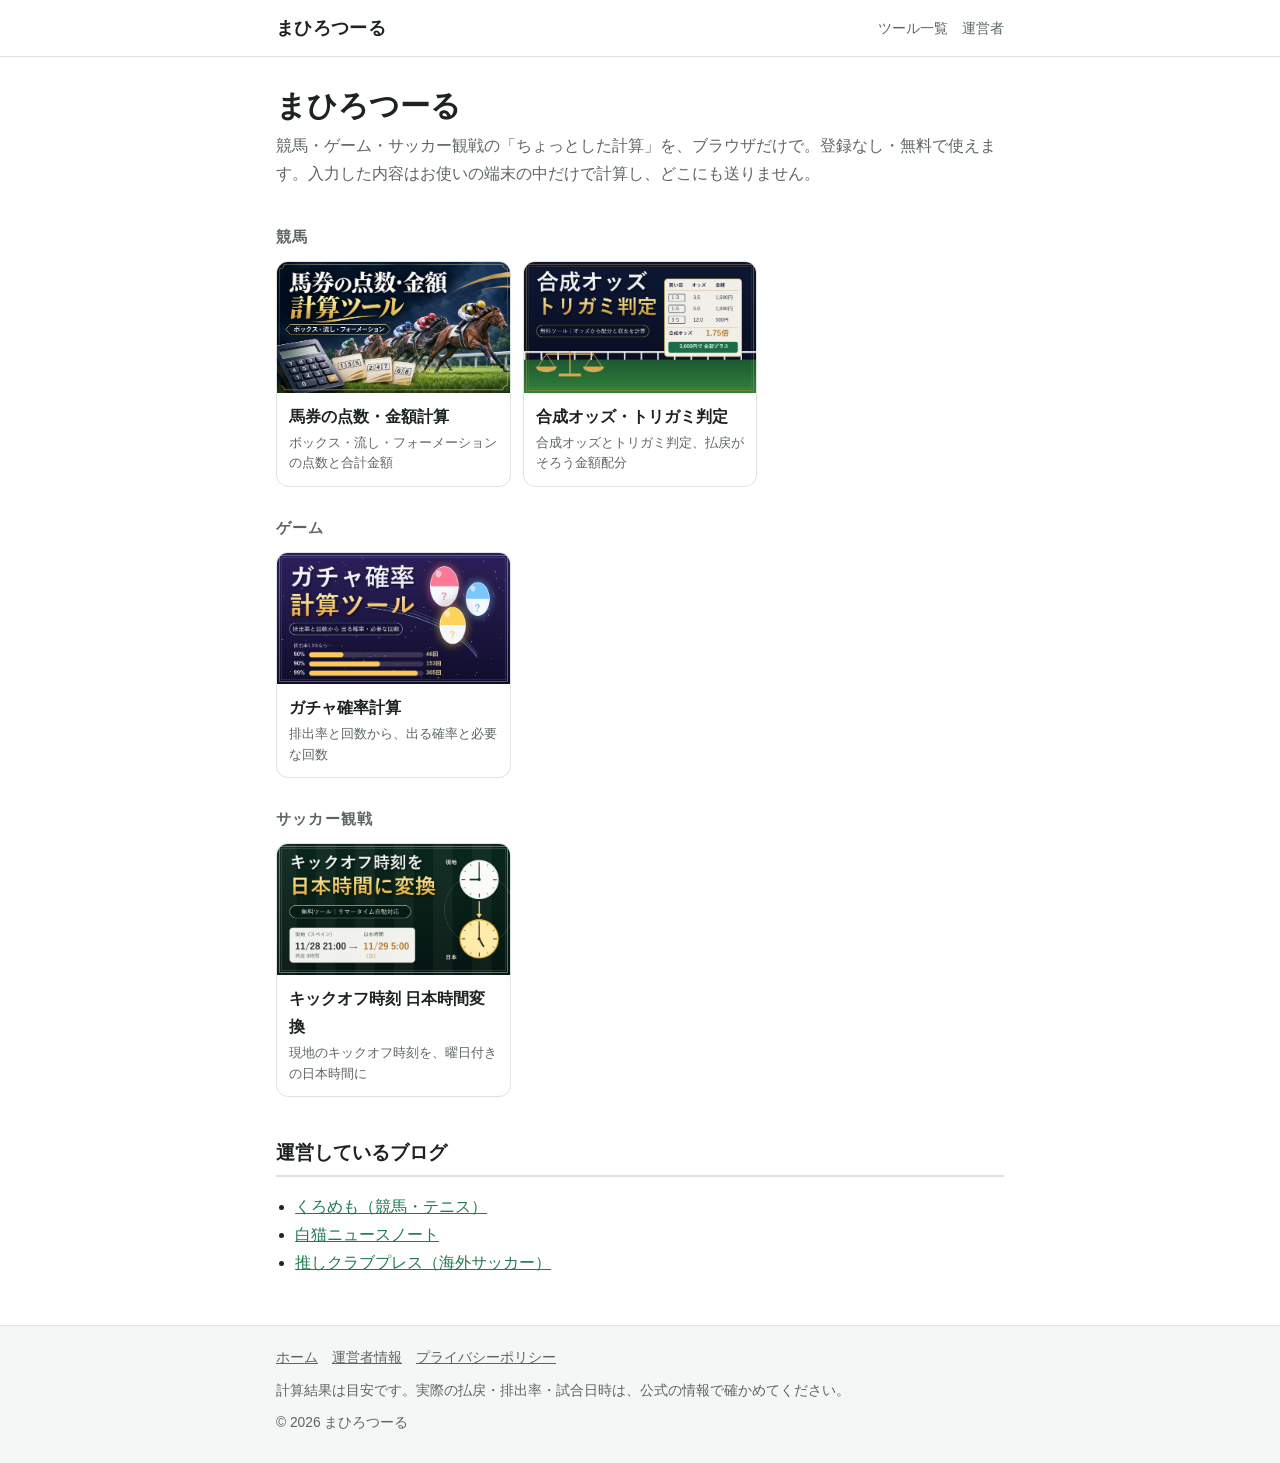
==== index.html @ 26ee293a "まひろつーる 初版（ツール4本）" ====
<!doctype html><html lang="ja"><head><meta charset="utf-8"><meta name="viewport" content="width=device-width,initial-scale=1"><title>まひろつーる</title><meta name="description" content="競馬・ゲーム・サッカー観戦の「ちょっとした計算」を、ブラウザだけで。登録なし・無料の計算ツール集です。"><link rel="canonical" href="https://mahiro13th.github.io/tools/"><meta property="og:title" content="まひろつーる"><meta property="og:description" content="競馬・ゲーム・サッカー観戦の「ちょっとした計算」を、ブラウザだけで。登録なし・無料の計算ツール集です。"><meta property="og:url" content="https://mahiro13th.github.io/tools/"><meta property="og:site_name" content="まひろつーる"><meta property="og:type" content="website"><meta name="twitter:card" content="summary_large_image"><meta property="og:image" content="https://mahiro13th.github.io/tools/img/bakken-tensu.jpg"><link rel="stylesheet" href="./style.css"><link rel="icon" href="./favicon.svg" type="image/svg+xml"><script type="application/ld+json">{"@context": "https://schema.org", "@type": "WebSite", "name": "まひろつーる", "url": "https://mahiro13th.github.io/tools/", "inLanguage": "ja"}</script></head><body><header class="site"><div class="wrap"><a class="logo" href="./">まひろつーる</a><nav><a href="./#tools">ツール一覧</a><a href="./about/">運営者</a></nav></div></header><main class="wrap"><section class="hero"><h1>まひろつーる</h1><p>競馬・ゲーム・サッカー観戦の「ちょっとした計算」を、ブラウザだけで。登録なし・無料で使えます。入力した内容はお使いの端末の中だけで計算し、どこにも送りません。</p></section><div id="tools"><section class="group"><h2>競馬</h2><div class="cards"><a class="card" href="bakken-tensu/"><img src="img/bakken-tensu.jpg" alt="" width="1200" height="675" loading="lazy"><b>馬券の点数・金額計算</b><span>ボックス・流し・フォーメーションの点数と合計金額</span></a><a class="card" href="gousei-odds/"><img src="img/gousei-odds.jpg" alt="" width="1200" height="675" loading="lazy"><b>合成オッズ・トリガミ判定</b><span>合成オッズとトリガミ判定、払戻がそろう金額配分</span></a></div></section><section class="group"><h2>ゲーム</h2><div class="cards"><a class="card" href="gacha-kakuritsu/"><img src="img/gacha-kakuritsu.jpg" alt="" width="1200" height="675" loading="lazy"><b>ガチャ確率計算</b><span>排出率と回数から、出る確率と必要な回数</span></a></div></section><section class="group"><h2>サッカー観戦</h2><div class="cards"><a class="card" href="kickoff-jst/"><img src="img/kickoff-jst.jpg" alt="" width="1200" height="675" loading="lazy"><b>キックオフ時刻 日本時間変換</b><span>現地のキックオフ時刻を、曜日付きの日本時間に</span></a></div></section></div><h2>運営しているブログ</h2><ul class="blogs"><li><a href="https://kuromemo.blog.jp/">くろめも（競馬・テニス）</a></li><li><a href="https://whitechatnoir680yen.blog.jp/">白猫ニュースノート</a></li><li><a href="https://mahiro13th.com/">推しクラブプレス（海外サッカー）</a></li></ul></main><footer class="site"><div class="wrap"><a href="./">ホーム</a><a href="./about/">運営者情報</a><a href="./privacy/">プライバシーポリシー</a><p>計算結果は目安です。実際の払戻・排出率・試合日時は、公式の情報で確かめてください。</p><p>© 2026 まひろつーる</p></div></footer></body></html>
---- style.css ----
:root{--ink:#1d2420;--sub:#5c6660;--line:#dde3df;--bg:#ffffff;--soft:#f4f7f5;--a:#1f7a4d;--a2:#165c3a;color-scheme:light}
*{box-sizing:border-box}
html{-webkit-text-size-adjust:100%}
body{margin:0;background:var(--bg);color:var(--ink);font-family:"Hiragino Sans","Hiragino Kaku Gothic ProN","Yu Gothic UI","Yu Gothic","Meiryo",sans-serif;line-height:1.75;font-size:16px}
a{color:var(--a)}
a:hover{color:var(--a2)}
.wrap{max-width:760px;margin:0 auto;padding:0 16px}
header.site{border-bottom:1px solid var(--line);background:#fff}
header.site .wrap{display:flex;align-items:center;justify-content:space-between;gap:12px;min-height:56px}
.logo{font-weight:800;font-size:1.1em;color:var(--ink);text-decoration:none;letter-spacing:.02em}
.logo span{color:var(--a)}
header nav a{font-size:.9em;color:var(--sub);text-decoration:none;margin-left:14px}
.crumb{font-size:.82em;color:var(--sub);margin:14px 0 0}
.crumb a{color:var(--sub)}
h1{font-size:1.6em;line-height:1.35;margin:.5em 0 .3em}
h2{font-size:1.2em;margin:2em 0 .6em;padding-bottom:.3em;border-bottom:2px solid var(--line)}
h3{font-size:1.02em;margin:1.4em 0 .3em}
.lead{color:var(--sub);margin:0 0 .5em}
.note{font-size:.88em;color:var(--sub);background:var(--soft);border-radius:8px;padding:10px 12px}
.more{display:block;margin:1.8em 0 0;padding:14px 16px;border:1px solid var(--line);border-radius:10px;background:var(--soft);text-decoration:none;font-weight:700}
.more small{display:block;font-weight:400;color:var(--sub);font-size:.8em}
.hero{padding:28px 0 8px}
.hero h1{font-size:1.9em;margin:0 0 .2em}
.hero p{color:var(--sub);margin:0}
.group{margin:28px 0 0}
.group h2{border:0;margin:0 0 10px;padding:0;font-size:.95em;color:var(--sub);letter-spacing:.08em}
.cards{display:grid;grid-template-columns:repeat(auto-fill,minmax(220px,1fr));gap:12px}
.card{display:block;border:1px solid var(--line);border-radius:12px;overflow:hidden;text-decoration:none;color:var(--ink);background:#fff;transition:border-color .15s,box-shadow .15s}
.card:hover{border-color:var(--a);box-shadow:0 4px 14px rgba(0,0,0,.06);color:var(--ink)}
.card img{display:block;width:100%;height:auto;aspect-ratio:16/9;object-fit:cover;background:var(--soft)}
.card b{display:block;padding:10px 12px 0;font-size:1em}
.card span{display:block;padding:2px 12px 12px;font-size:.84em;color:var(--sub);line-height:1.55}
.related{margin:2.4em 0 0}
.related ul,.blogs{padding-left:1.2em}
footer.site{margin:48px 0 0;border-top:1px solid var(--line);background:var(--soft);font-size:.86em;color:var(--sub)}
footer.site .wrap{padding:20px 16px 28px}
footer.site a{color:var(--sub);margin-right:14px}
footer.site p{margin:.6em 0 0}
@media (max-width:520px){h1{font-size:1.35em}.hero h1{font-size:1.5em}header nav a{margin-left:10px}}
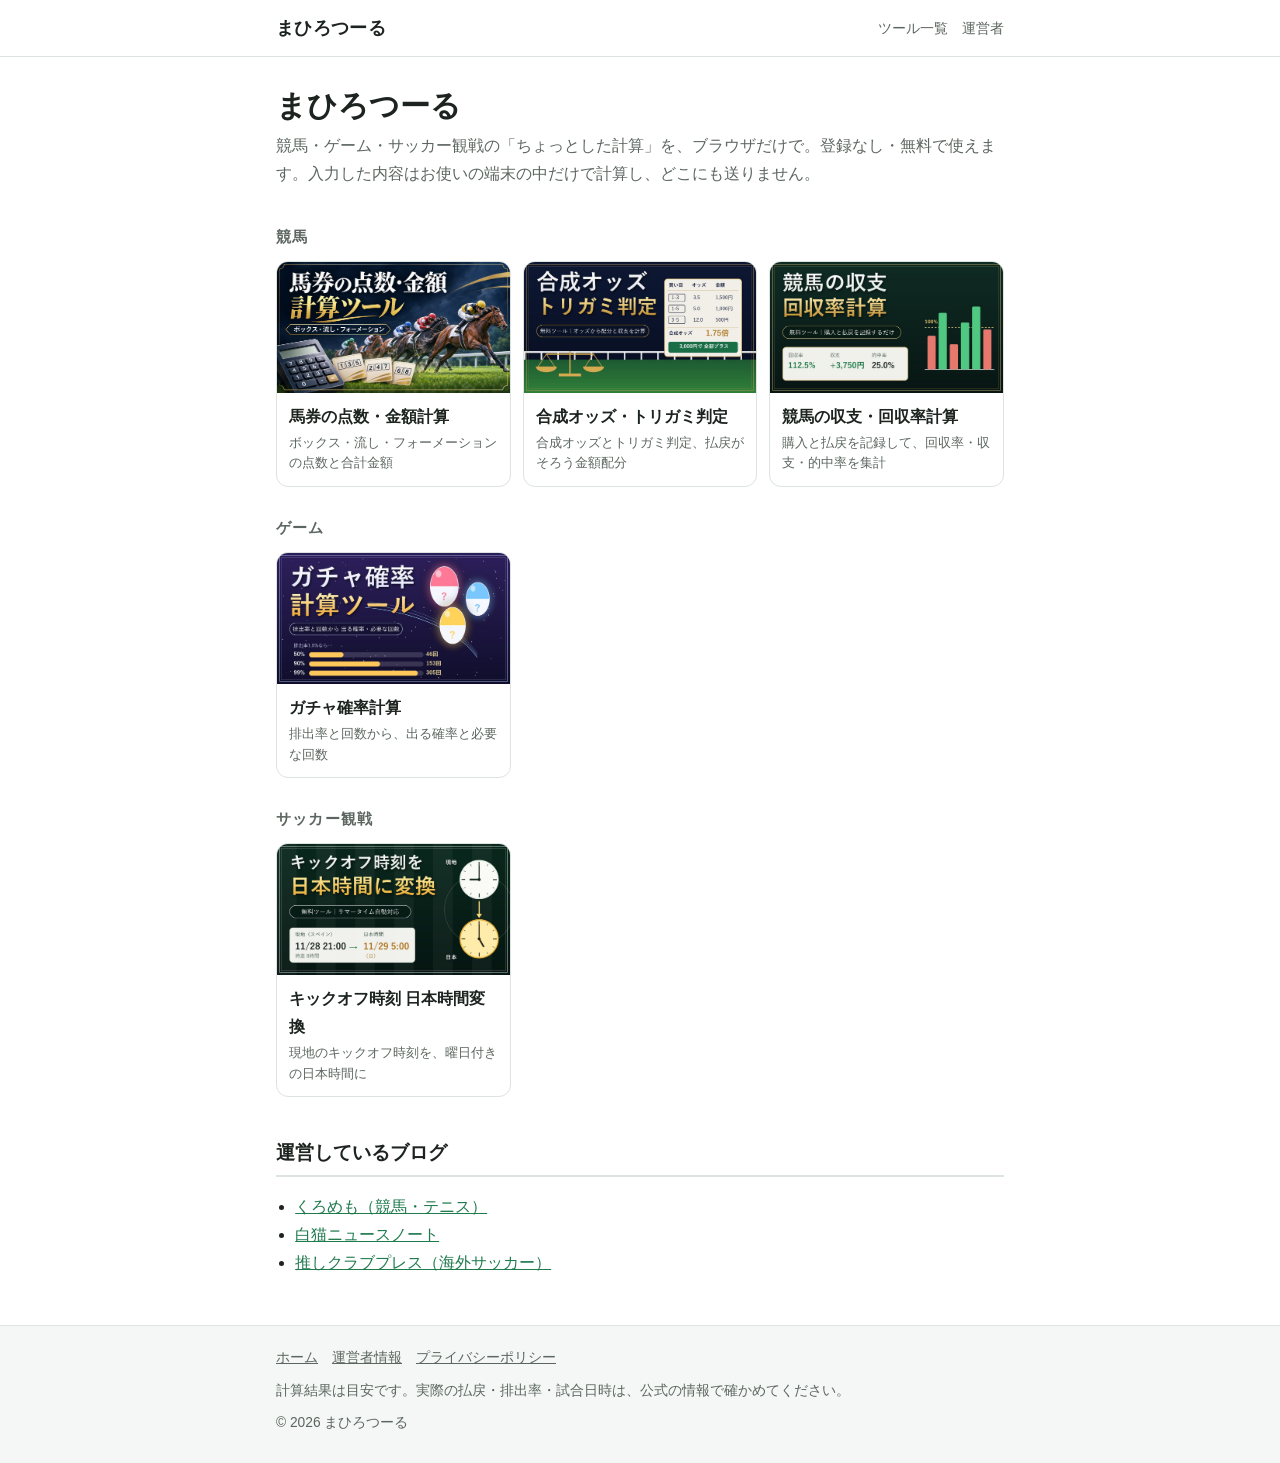
==== commit b29b2f18: "競馬の収支・回収率計算ツールを追加" ====
--- a/index.html
+++ b/index.html
@@ -1 +1 @@
-<!doctype html><html lang="ja"><head><meta charset="utf-8"><meta name="viewport" content="width=device-width,initial-scale=1"><title>まひろつーる</title><meta name="description" content="競馬・ゲーム・サッカー観戦の「ちょっとした計算」を、ブラウザだけで。登録なし・無料の計算ツール集です。"><link rel="canonical" href="https://mahiro13th.github.io/tools/"><meta property="og:title" content="まひろつーる"><meta property="og:description" content="競馬・ゲーム・サッカー観戦の「ちょっとした計算」を、ブラウザだけで。登録なし・無料の計算ツール集です。"><meta property="og:url" content="https://mahiro13th.github.io/tools/"><meta property="og:site_name" content="まひろつーる"><meta property="og:type" content="website"><meta name="twitter:card" content="summary_large_image"><meta property="og:image" content="https://mahiro13th.github.io/tools/img/bakken-tensu.jpg"><link rel="stylesheet" href="./style.css"><link rel="icon" href="./favicon.svg" type="image/svg+xml"><script type="application/ld+json">{"@context": "https://schema.org", "@type": "WebSite", "name": "まひろつーる", "url": "https://mahiro13th.github.io/tools/", "inLanguage": "ja"}</script></head><body><header class="site"><div class="wrap"><a class="logo" href="./">まひろつーる</a><nav><a href="./#tools">ツール一覧</a><a href="./about/">運営者</a></nav></div></header><main class="wrap"><section class="hero"><h1>まひろつーる</h1><p>競馬・ゲーム・サッカー観戦の「ちょっとした計算」を、ブラウザだけで。登録なし・無料で使えます。入力した内容はお使いの端末の中だけで計算し、どこにも送りません。</p></section><div id="tools"><section class="group"><h2>競馬</h2><div class="cards"><a class="card" href="bakken-tensu/"><img src="img/bakken-tensu.jpg" alt="" width="1200" height="675" loading="lazy"><b>馬券の点数・金額計算</b><span>ボックス・流し・フォーメーションの点数と合計金額</span></a><a class="card" href="gousei-odds/"><img src="img/gousei-odds.jpg" alt="" width="1200" height="675" loading="lazy"><b>合成オッズ・トリガミ判定</b><span>合成オッズとトリガミ判定、払戻がそろう金額配分</span></a></div></section><section class="group"><h2>ゲーム</h2><div class="cards"><a class="card" href="gacha-kakuritsu/"><img src="img/gacha-kakuritsu.jpg" alt="" width="1200" height="675" loading="lazy"><b>ガチャ確率計算</b><span>排出率と回数から、出る確率と必要な回数</span></a></div></section><section class="group"><h2>サッカー観戦</h2><div class="cards"><a class="card" href="kickoff-jst/"><img src="img/kickoff-jst.jpg" alt="" width="1200" height="675" loading="lazy"><b>キックオフ時刻 日本時間変換</b><span>現地のキックオフ時刻を、曜日付きの日本時間に</span></a></div></section></div><h2>運営しているブログ</h2><ul class="blogs"><li><a href="https://kuromemo.blog.jp/">くろめも（競馬・テニス）</a></li><li><a href="https://whitechatnoir680yen.blog.jp/">白猫ニュースノート</a></li><li><a href="https://mahiro13th.com/">推しクラブプレス（海外サッカー）</a></li></ul></main><footer class="site"><div class="wrap"><a href="./">ホーム</a><a href="./about/">運営者情報</a><a href="./privacy/">プライバシーポリシー</a><p>計算結果は目安です。実際の払戻・排出率・試合日時は、公式の情報で確かめてください。</p><p>© 2026 まひろつーる</p></div></footer></body></html>+<!doctype html><html lang="ja"><head><meta charset="utf-8"><meta name="viewport" content="width=device-width,initial-scale=1"><title>まひろつーる</title><meta name="description" content="競馬・ゲーム・サッカー観戦の「ちょっとした計算」を、ブラウザだけで。登録なし・無料の計算ツール集です。"><link rel="canonical" href="https://mahiro13th.github.io/tools/"><meta property="og:title" content="まひろつーる"><meta property="og:description" content="競馬・ゲーム・サッカー観戦の「ちょっとした計算」を、ブラウザだけで。登録なし・無料の計算ツール集です。"><meta property="og:url" content="https://mahiro13th.github.io/tools/"><meta property="og:site_name" content="まひろつーる"><meta property="og:type" content="website"><meta name="twitter:card" content="summary_large_image"><meta property="og:image" content="https://mahiro13th.github.io/tools/img/bakken-tensu.jpg"><link rel="stylesheet" href="./style.css"><link rel="icon" href="./favicon.svg" type="image/svg+xml"><script type="application/ld+json">{"@context": "https://schema.org", "@type": "WebSite", "name": "まひろつーる", "url": "https://mahiro13th.github.io/tools/", "inLanguage": "ja"}</script></head><body><header class="site"><div class="wrap"><a class="logo" href="./">まひろつーる</a><nav><a href="./#tools">ツール一覧</a><a href="./about/">運営者</a></nav></div></header><main class="wrap"><section class="hero"><h1>まひろつーる</h1><p>競馬・ゲーム・サッカー観戦の「ちょっとした計算」を、ブラウザだけで。登録なし・無料で使えます。入力した内容はお使いの端末の中だけで計算し、どこにも送りません。</p></section><div id="tools"><section class="group"><h2>競馬</h2><div class="cards"><a class="card" href="bakken-tensu/"><img src="img/bakken-tensu.jpg" alt="" width="1200" height="675" loading="lazy"><b>馬券の点数・金額計算</b><span>ボックス・流し・フォーメーションの点数と合計金額</span></a><a class="card" href="gousei-odds/"><img src="img/gousei-odds.jpg" alt="" width="1200" height="675" loading="lazy"><b>合成オッズ・トリガミ判定</b><span>合成オッズとトリガミ判定、払戻がそろう金額配分</span></a><a class="card" href="keiba-shushi/"><img src="img/keiba-shushi.jpg" alt="" width="1200" height="675" loading="lazy"><b>競馬の収支・回収率計算</b><span>購入と払戻を記録して、回収率・収支・的中率を集計</span></a></div></section><section class="group"><h2>ゲーム</h2><div class="cards"><a class="card" href="gacha-kakuritsu/"><img src="img/gacha-kakuritsu.jpg" alt="" width="1200" height="675" loading="lazy"><b>ガチャ確率計算</b><span>排出率と回数から、出る確率と必要な回数</span></a></div></section><section class="group"><h2>サッカー観戦</h2><div class="cards"><a class="card" href="kickoff-jst/"><img src="img/kickoff-jst.jpg" alt="" width="1200" height="675" loading="lazy"><b>キックオフ時刻 日本時間変換</b><span>現地のキックオフ時刻を、曜日付きの日本時間に</span></a></div></section></div><h2>運営しているブログ</h2><ul class="blogs"><li><a href="https://kuromemo.blog.jp/">くろめも（競馬・テニス）</a></li><li><a href="https://whitechatnoir680yen.blog.jp/">白猫ニュースノート</a></li><li><a href="https://mahiro13th.com/">推しクラブプレス（海外サッカー）</a></li></ul></main><footer class="site"><div class="wrap"><a href="./">ホーム</a><a href="./about/">運営者情報</a><a href="./privacy/">プライバシーポリシー</a><p>計算結果は目安です。実際の払戻・排出率・試合日時は、公式の情報で確かめてください。</p><p>© 2026 まひろつーる</p></div></footer></body></html>
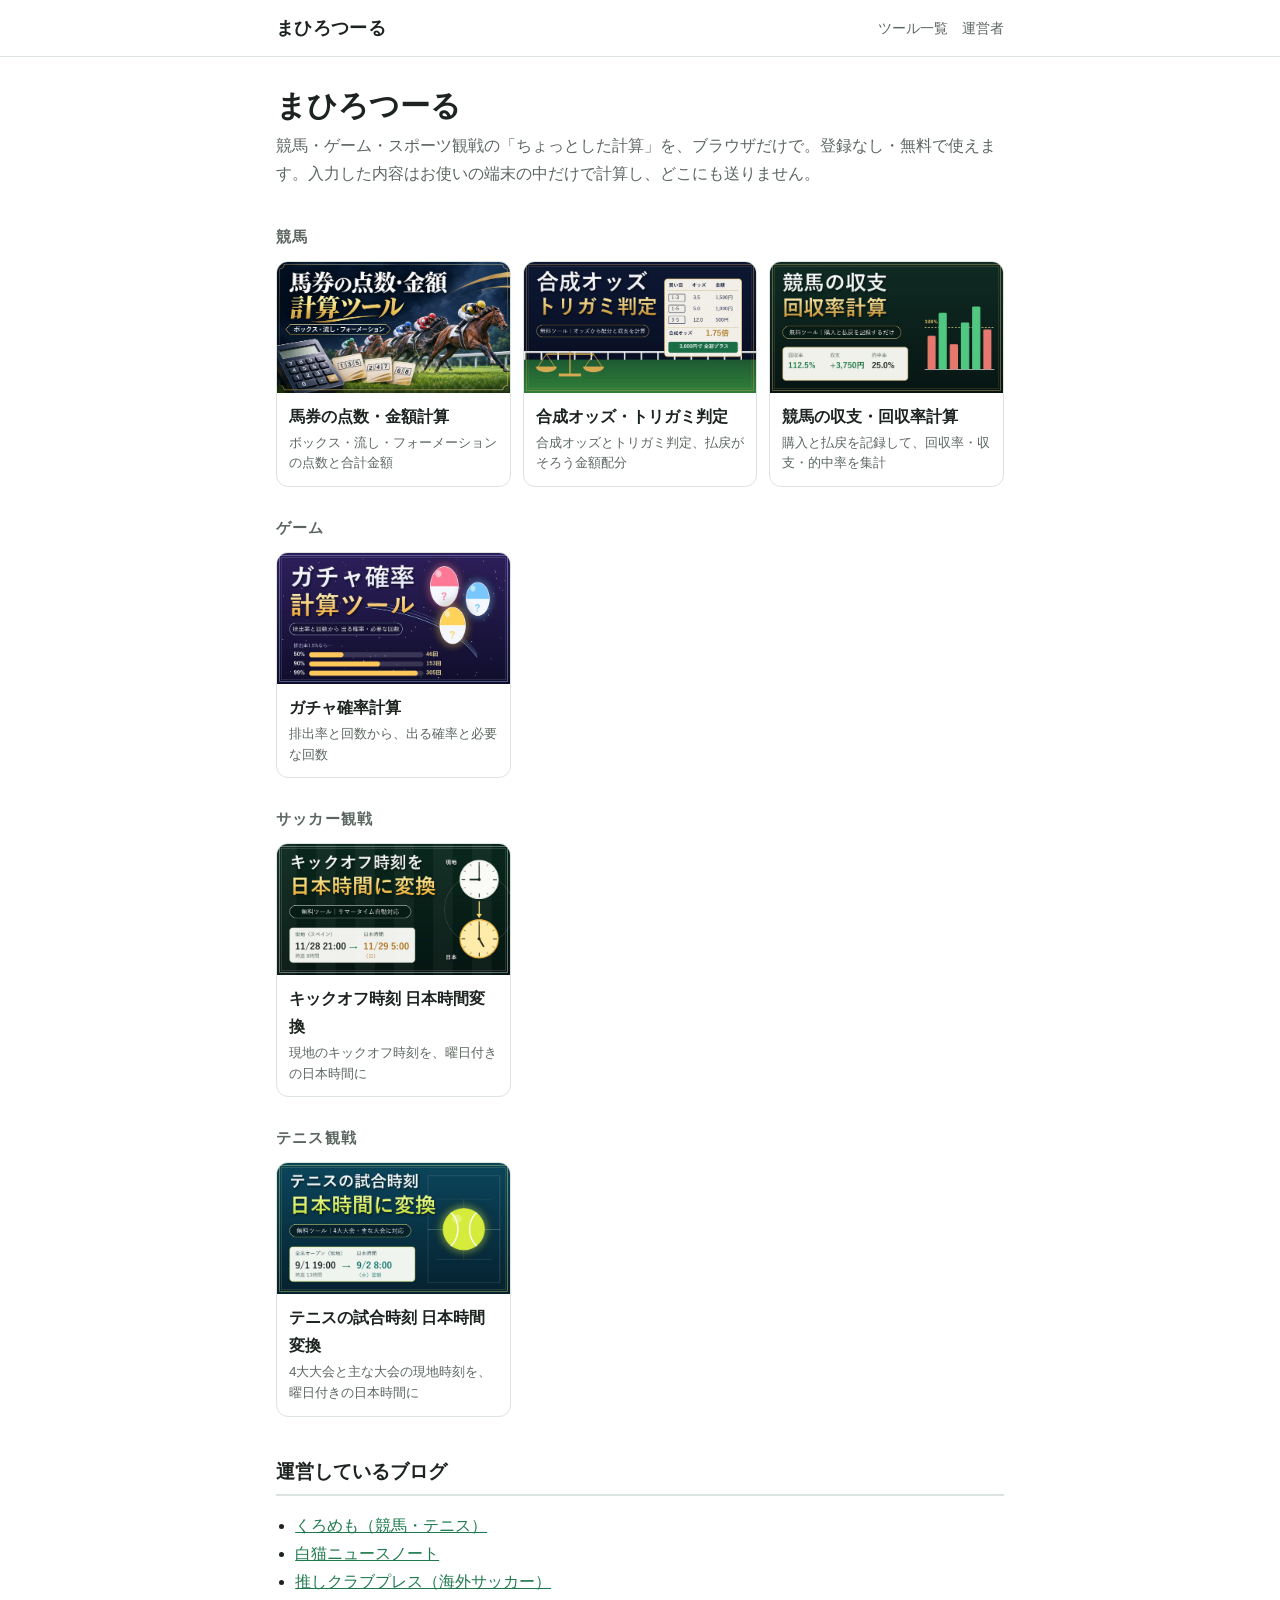
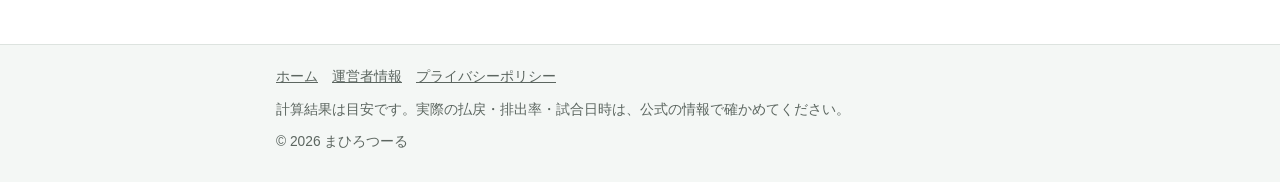
==== commit 275ec5f4: "テニスの試合時刻 日本時間変換ツールを追加" ====
--- a/index.html
+++ b/index.html
@@ -1 +1 @@
-<!doctype html><html lang="ja"><head><meta charset="utf-8"><meta name="viewport" content="width=device-width,initial-scale=1"><title>まひろつーる</title><meta name="description" content="競馬・ゲーム・サッカー観戦の「ちょっとした計算」を、ブラウザだけで。登録なし・無料の計算ツール集です。"><link rel="canonical" href="https://mahiro13th.github.io/tools/"><meta property="og:title" content="まひろつーる"><meta property="og:description" content="競馬・ゲーム・サッカー観戦の「ちょっとした計算」を、ブラウザだけで。登録なし・無料の計算ツール集です。"><meta property="og:url" content="https://mahiro13th.github.io/tools/"><meta property="og:site_name" content="まひろつーる"><meta property="og:type" content="website"><meta name="twitter:card" content="summary_large_image"><meta property="og:image" content="https://mahiro13th.github.io/tools/img/bakken-tensu.jpg"><link rel="stylesheet" href="./style.css"><link rel="icon" href="./favicon.svg" type="image/svg+xml"><script type="application/ld+json">{"@context": "https://schema.org", "@type": "WebSite", "name": "まひろつーる", "url": "https://mahiro13th.github.io/tools/", "inLanguage": "ja"}</script></head><body><header class="site"><div class="wrap"><a class="logo" href="./">まひろつーる</a><nav><a href="./#tools">ツール一覧</a><a href="./about/">運営者</a></nav></div></header><main class="wrap"><section class="hero"><h1>まひろつーる</h1><p>競馬・ゲーム・サッカー観戦の「ちょっとした計算」を、ブラウザだけで。登録なし・無料で使えます。入力した内容はお使いの端末の中だけで計算し、どこにも送りません。</p></section><div id="tools"><section class="group"><h2>競馬</h2><div class="cards"><a class="card" href="bakken-tensu/"><img src="img/bakken-tensu.jpg" alt="" width="1200" height="675" loading="lazy"><b>馬券の点数・金額計算</b><span>ボックス・流し・フォーメーションの点数と合計金額</span></a><a class="card" href="gousei-odds/"><img src="img/gousei-odds.jpg" alt="" width="1200" height="675" loading="lazy"><b>合成オッズ・トリガミ判定</b><span>合成オッズとトリガミ判定、払戻がそろう金額配分</span></a><a class="card" href="keiba-shushi/"><img src="img/keiba-shushi.jpg" alt="" width="1200" height="675" loading="lazy"><b>競馬の収支・回収率計算</b><span>購入と払戻を記録して、回収率・収支・的中率を集計</span></a></div></section><section class="group"><h2>ゲーム</h2><div class="cards"><a class="card" href="gacha-kakuritsu/"><img src="img/gacha-kakuritsu.jpg" alt="" width="1200" height="675" loading="lazy"><b>ガチャ確率計算</b><span>排出率と回数から、出る確率と必要な回数</span></a></div></section><section class="group"><h2>サッカー観戦</h2><div class="cards"><a class="card" href="kickoff-jst/"><img src="img/kickoff-jst.jpg" alt="" width="1200" height="675" loading="lazy"><b>キックオフ時刻 日本時間変換</b><span>現地のキックオフ時刻を、曜日付きの日本時間に</span></a></div></section></div><h2>運営しているブログ</h2><ul class="blogs"><li><a href="https://kuromemo.blog.jp/">くろめも（競馬・テニス）</a></li><li><a href="https://whitechatnoir680yen.blog.jp/">白猫ニュースノート</a></li><li><a href="https://mahiro13th.com/">推しクラブプレス（海外サッカー）</a></li></ul></main><footer class="site"><div class="wrap"><a href="./">ホーム</a><a href="./about/">運営者情報</a><a href="./privacy/">プライバシーポリシー</a><p>計算結果は目安です。実際の払戻・排出率・試合日時は、公式の情報で確かめてください。</p><p>© 2026 まひろつーる</p></div></footer></body></html>+<!doctype html><html lang="ja"><head><meta charset="utf-8"><meta name="viewport" content="width=device-width,initial-scale=1"><title>まひろつーる</title><meta name="description" content="競馬・ゲーム・スポーツ観戦の「ちょっとした計算」を、ブラウザだけで。登録なし・無料の計算ツール集です。"><link rel="canonical" href="https://mahiro13th.github.io/tools/"><meta property="og:title" content="まひろつーる"><meta property="og:description" content="競馬・ゲーム・スポーツ観戦の「ちょっとした計算」を、ブラウザだけで。登録なし・無料の計算ツール集です。"><meta property="og:url" content="https://mahiro13th.github.io/tools/"><meta property="og:site_name" content="まひろつーる"><meta property="og:type" content="website"><meta name="twitter:card" content="summary_large_image"><meta property="og:image" content="https://mahiro13th.github.io/tools/img/bakken-tensu.jpg"><link rel="stylesheet" href="./style.css"><link rel="icon" href="./favicon.svg" type="image/svg+xml"><script type="application/ld+json">{"@context": "https://schema.org", "@type": "WebSite", "name": "まひろつーる", "url": "https://mahiro13th.github.io/tools/", "inLanguage": "ja"}</script></head><body><header class="site"><div class="wrap"><a class="logo" href="./">まひろつーる</a><nav><a href="./#tools">ツール一覧</a><a href="./about/">運営者</a></nav></div></header><main class="wrap"><section class="hero"><h1>まひろつーる</h1><p>競馬・ゲーム・スポーツ観戦の「ちょっとした計算」を、ブラウザだけで。登録なし・無料で使えます。入力した内容はお使いの端末の中だけで計算し、どこにも送りません。</p></section><div id="tools"><section class="group"><h2>競馬</h2><div class="cards"><a class="card" href="bakken-tensu/"><img src="img/bakken-tensu.jpg" alt="" width="1200" height="675" loading="lazy"><b>馬券の点数・金額計算</b><span>ボックス・流し・フォーメーションの点数と合計金額</span></a><a class="card" href="gousei-odds/"><img src="img/gousei-odds.jpg" alt="" width="1200" height="675" loading="lazy"><b>合成オッズ・トリガミ判定</b><span>合成オッズとトリガミ判定、払戻がそろう金額配分</span></a><a class="card" href="keiba-shushi/"><img src="img/keiba-shushi.jpg" alt="" width="1200" height="675" loading="lazy"><b>競馬の収支・回収率計算</b><span>購入と払戻を記録して、回収率・収支・的中率を集計</span></a></div></section><section class="group"><h2>ゲーム</h2><div class="cards"><a class="card" href="gacha-kakuritsu/"><img src="img/gacha-kakuritsu.jpg" alt="" width="1200" height="675" loading="lazy"><b>ガチャ確率計算</b><span>排出率と回数から、出る確率と必要な回数</span></a></div></section><section class="group"><h2>サッカー観戦</h2><div class="cards"><a class="card" href="kickoff-jst/"><img src="img/kickoff-jst.jpg" alt="" width="1200" height="675" loading="lazy"><b>キックオフ時刻 日本時間変換</b><span>現地のキックオフ時刻を、曜日付きの日本時間に</span></a></div></section><section class="group"><h2>テニス観戦</h2><div class="cards"><a class="card" href="tennis-jst/"><img src="img/tennis-jst.jpg" alt="" width="1200" height="675" loading="lazy"><b>テニスの試合時刻 日本時間変換</b><span>4大大会と主な大会の現地時刻を、曜日付きの日本時間に</span></a></div></section></div><h2>運営しているブログ</h2><ul class="blogs"><li><a href="https://kuromemo.blog.jp/">くろめも（競馬・テニス）</a></li><li><a href="https://whitechatnoir680yen.blog.jp/">白猫ニュースノート</a></li><li><a href="https://mahiro13th.com/">推しクラブプレス（海外サッカー）</a></li></ul></main><footer class="site"><div class="wrap"><a href="./">ホーム</a><a href="./about/">運営者情報</a><a href="./privacy/">プライバシーポリシー</a><p>計算結果は目安です。実際の払戻・排出率・試合日時は、公式の情報で確かめてください。</p><p>© 2026 まひろつーる</p></div></footer></body></html>
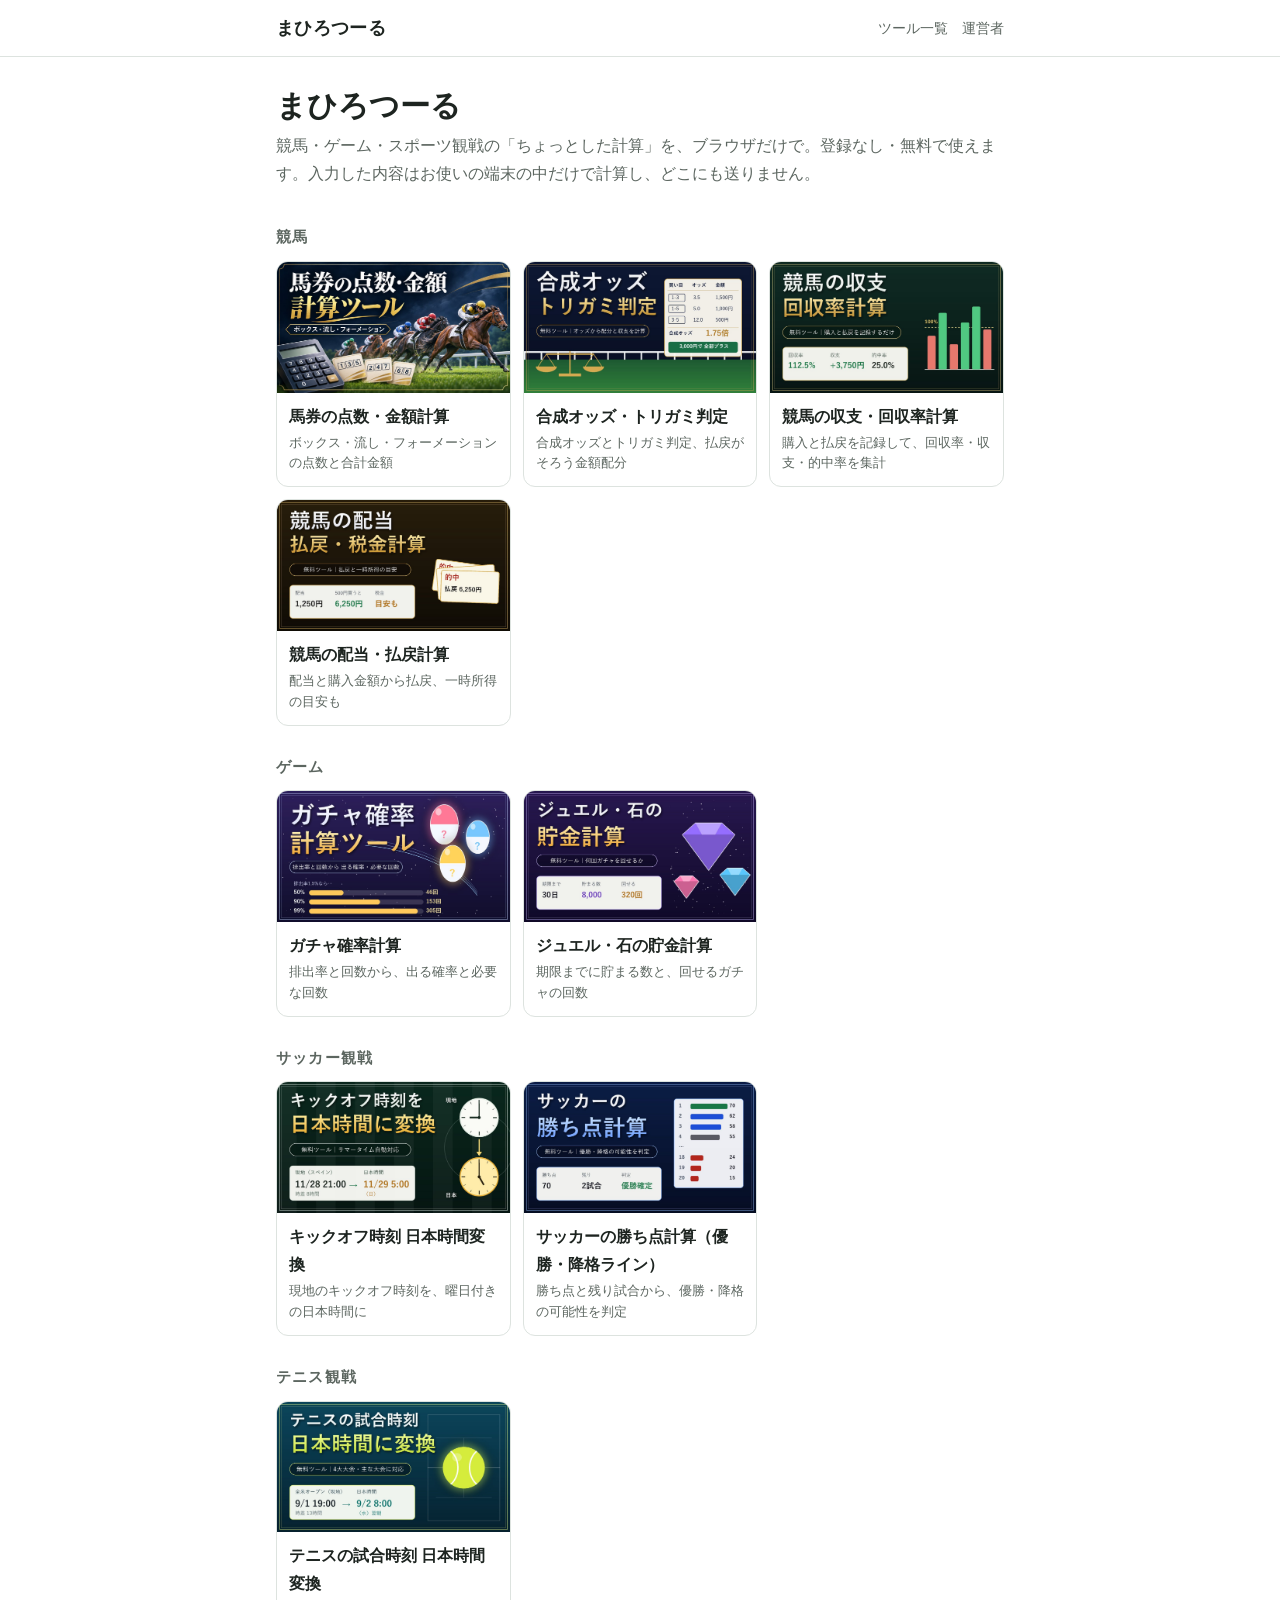
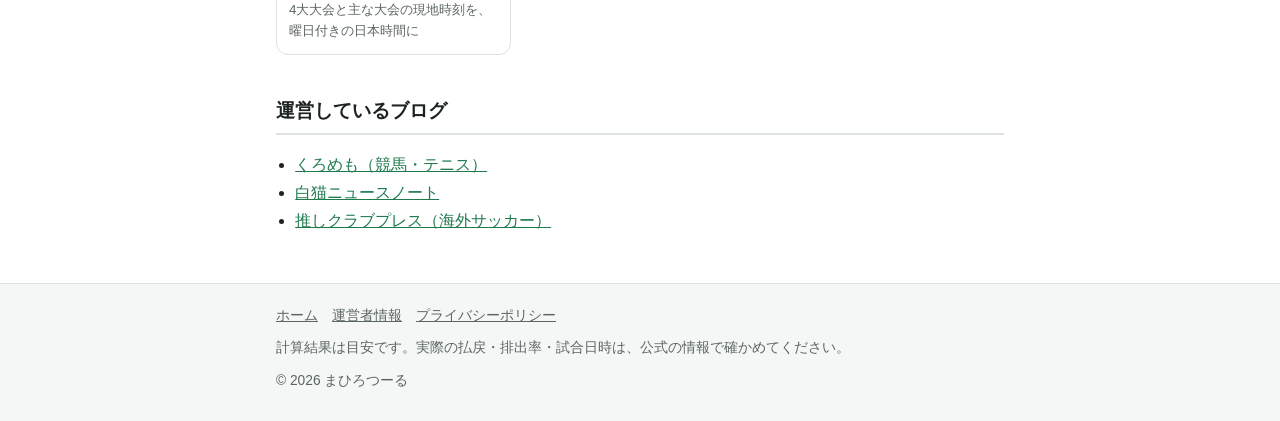
==== commit d76fedaa: "配当・払戻、ジュエル貯金、サッカー勝ち点の3ツールを追加" ====
--- a/index.html
+++ b/index.html
@@ -1 +1 @@
-<!doctype html><html lang="ja"><head><meta charset="utf-8"><meta name="viewport" content="width=device-width,initial-scale=1"><title>まひろつーる</title><meta name="description" content="競馬・ゲーム・スポーツ観戦の「ちょっとした計算」を、ブラウザだけで。登録なし・無料の計算ツール集です。"><link rel="canonical" href="https://mahiro13th.github.io/tools/"><meta property="og:title" content="まひろつーる"><meta property="og:description" content="競馬・ゲーム・スポーツ観戦の「ちょっとした計算」を、ブラウザだけで。登録なし・無料の計算ツール集です。"><meta property="og:url" content="https://mahiro13th.github.io/tools/"><meta property="og:site_name" content="まひろつーる"><meta property="og:type" content="website"><meta name="twitter:card" content="summary_large_image"><meta property="og:image" content="https://mahiro13th.github.io/tools/img/bakken-tensu.jpg"><link rel="stylesheet" href="./style.css"><link rel="icon" href="./favicon.svg" type="image/svg+xml"><script type="application/ld+json">{"@context": "https://schema.org", "@type": "WebSite", "name": "まひろつーる", "url": "https://mahiro13th.github.io/tools/", "inLanguage": "ja"}</script></head><body><header class="site"><div class="wrap"><a class="logo" href="./">まひろつーる</a><nav><a href="./#tools">ツール一覧</a><a href="./about/">運営者</a></nav></div></header><main class="wrap"><section class="hero"><h1>まひろつーる</h1><p>競馬・ゲーム・スポーツ観戦の「ちょっとした計算」を、ブラウザだけで。登録なし・無料で使えます。入力した内容はお使いの端末の中だけで計算し、どこにも送りません。</p></section><div id="tools"><section class="group"><h2>競馬</h2><div class="cards"><a class="card" href="bakken-tensu/"><img src="img/bakken-tensu.jpg" alt="" width="1200" height="675" loading="lazy"><b>馬券の点数・金額計算</b><span>ボックス・流し・フォーメーションの点数と合計金額</span></a><a class="card" href="gousei-odds/"><img src="img/gousei-odds.jpg" alt="" width="1200" height="675" loading="lazy"><b>合成オッズ・トリガミ判定</b><span>合成オッズとトリガミ判定、払戻がそろう金額配分</span></a><a class="card" href="keiba-shushi/"><img src="img/keiba-shushi.jpg" alt="" width="1200" height="675" loading="lazy"><b>競馬の収支・回収率計算</b><span>購入と払戻を記録して、回収率・収支・的中率を集計</span></a></div></section><section class="group"><h2>ゲーム</h2><div class="cards"><a class="card" href="gacha-kakuritsu/"><img src="img/gacha-kakuritsu.jpg" alt="" width="1200" height="675" loading="lazy"><b>ガチャ確率計算</b><span>排出率と回数から、出る確率と必要な回数</span></a></div></section><section class="group"><h2>サッカー観戦</h2><div class="cards"><a class="card" href="kickoff-jst/"><img src="img/kickoff-jst.jpg" alt="" width="1200" height="675" loading="lazy"><b>キックオフ時刻 日本時間変換</b><span>現地のキックオフ時刻を、曜日付きの日本時間に</span></a></div></section><section class="group"><h2>テニス観戦</h2><div class="cards"><a class="card" href="tennis-jst/"><img src="img/tennis-jst.jpg" alt="" width="1200" height="675" loading="lazy"><b>テニスの試合時刻 日本時間変換</b><span>4大大会と主な大会の現地時刻を、曜日付きの日本時間に</span></a></div></section></div><h2>運営しているブログ</h2><ul class="blogs"><li><a href="https://kuromemo.blog.jp/">くろめも（競馬・テニス）</a></li><li><a href="https://whitechatnoir680yen.blog.jp/">白猫ニュースノート</a></li><li><a href="https://mahiro13th.com/">推しクラブプレス（海外サッカー）</a></li></ul></main><footer class="site"><div class="wrap"><a href="./">ホーム</a><a href="./about/">運営者情報</a><a href="./privacy/">プライバシーポリシー</a><p>計算結果は目安です。実際の払戻・排出率・試合日時は、公式の情報で確かめてください。</p><p>© 2026 まひろつーる</p></div></footer></body></html>+<!doctype html><html lang="ja"><head><meta charset="utf-8"><meta name="viewport" content="width=device-width,initial-scale=1"><title>まひろつーる</title><meta name="description" content="競馬・ゲーム・スポーツ観戦の「ちょっとした計算」を、ブラウザだけで。登録なし・無料の計算ツール集です。"><link rel="canonical" href="https://mahiro13th.github.io/tools/"><meta property="og:title" content="まひろつーる"><meta property="og:description" content="競馬・ゲーム・スポーツ観戦の「ちょっとした計算」を、ブラウザだけで。登録なし・無料の計算ツール集です。"><meta property="og:url" content="https://mahiro13th.github.io/tools/"><meta property="og:site_name" content="まひろつーる"><meta property="og:type" content="website"><meta name="twitter:card" content="summary_large_image"><meta property="og:image" content="https://mahiro13th.github.io/tools/img/bakken-tensu.jpg"><link rel="stylesheet" href="./style.css"><link rel="icon" href="./favicon.svg" type="image/svg+xml"><script type="application/ld+json">{"@context": "https://schema.org", "@type": "WebSite", "name": "まひろつーる", "url": "https://mahiro13th.github.io/tools/", "inLanguage": "ja"}</script></head><body><header class="site"><div class="wrap"><a class="logo" href="./">まひろつーる</a><nav><a href="./#tools">ツール一覧</a><a href="./about/">運営者</a></nav></div></header><main class="wrap"><section class="hero"><h1>まひろつーる</h1><p>競馬・ゲーム・スポーツ観戦の「ちょっとした計算」を、ブラウザだけで。登録なし・無料で使えます。入力した内容はお使いの端末の中だけで計算し、どこにも送りません。</p></section><div id="tools"><section class="group"><h2>競馬</h2><div class="cards"><a class="card" href="bakken-tensu/"><img src="img/bakken-tensu.jpg" alt="" width="1200" height="675" loading="lazy"><b>馬券の点数・金額計算</b><span>ボックス・流し・フォーメーションの点数と合計金額</span></a><a class="card" href="gousei-odds/"><img src="img/gousei-odds.jpg" alt="" width="1200" height="675" loading="lazy"><b>合成オッズ・トリガミ判定</b><span>合成オッズとトリガミ判定、払戻がそろう金額配分</span></a><a class="card" href="keiba-shushi/"><img src="img/keiba-shushi.jpg" alt="" width="1200" height="675" loading="lazy"><b>競馬の収支・回収率計算</b><span>購入と払戻を記録して、回収率・収支・的中率を集計</span></a><a class="card" href="keiba-haitou/"><img src="img/keiba-haitou.jpg" alt="" width="1200" height="675" loading="lazy"><b>競馬の配当・払戻計算</b><span>配当と購入金額から払戻、一時所得の目安も</span></a></div></section><section class="group"><h2>ゲーム</h2><div class="cards"><a class="card" href="gacha-kakuritsu/"><img src="img/gacha-kakuritsu.jpg" alt="" width="1200" height="675" loading="lazy"><b>ガチャ確率計算</b><span>排出率と回数から、出る確率と必要な回数</span></a><a class="card" href="jewel-chokin/"><img src="img/jewel-chokin.jpg" alt="" width="1200" height="675" loading="lazy"><b>ジュエル・石の貯金計算</b><span>期限までに貯まる数と、回せるガチャの回数</span></a></div></section><section class="group"><h2>サッカー観戦</h2><div class="cards"><a class="card" href="kickoff-jst/"><img src="img/kickoff-jst.jpg" alt="" width="1200" height="675" loading="lazy"><b>キックオフ時刻 日本時間変換</b><span>現地のキックオフ時刻を、曜日付きの日本時間に</span></a><a class="card" href="soccer-kachiten/"><img src="img/soccer-kachiten.jpg" alt="" width="1200" height="675" loading="lazy"><b>サッカーの勝ち点計算（優勝・降格ライン）</b><span>勝ち点と残り試合から、優勝・降格の可能性を判定</span></a></div></section><section class="group"><h2>テニス観戦</h2><div class="cards"><a class="card" href="tennis-jst/"><img src="img/tennis-jst.jpg" alt="" width="1200" height="675" loading="lazy"><b>テニスの試合時刻 日本時間変換</b><span>4大大会と主な大会の現地時刻を、曜日付きの日本時間に</span></a></div></section></div><h2>運営しているブログ</h2><ul class="blogs"><li><a href="https://kuromemo.blog.jp/">くろめも（競馬・テニス）</a></li><li><a href="https://whitechatnoir680yen.blog.jp/">白猫ニュースノート</a></li><li><a href="https://mahiro13th.com/">推しクラブプレス（海外サッカー）</a></li></ul></main><footer class="site"><div class="wrap"><a href="./">ホーム</a><a href="./about/">運営者情報</a><a href="./privacy/">プライバシーポリシー</a><p>計算結果は目安です。実際の払戻・排出率・試合日時は、公式の情報で確かめてください。</p><p>© 2026 まひろつーる</p></div></footer></body></html>
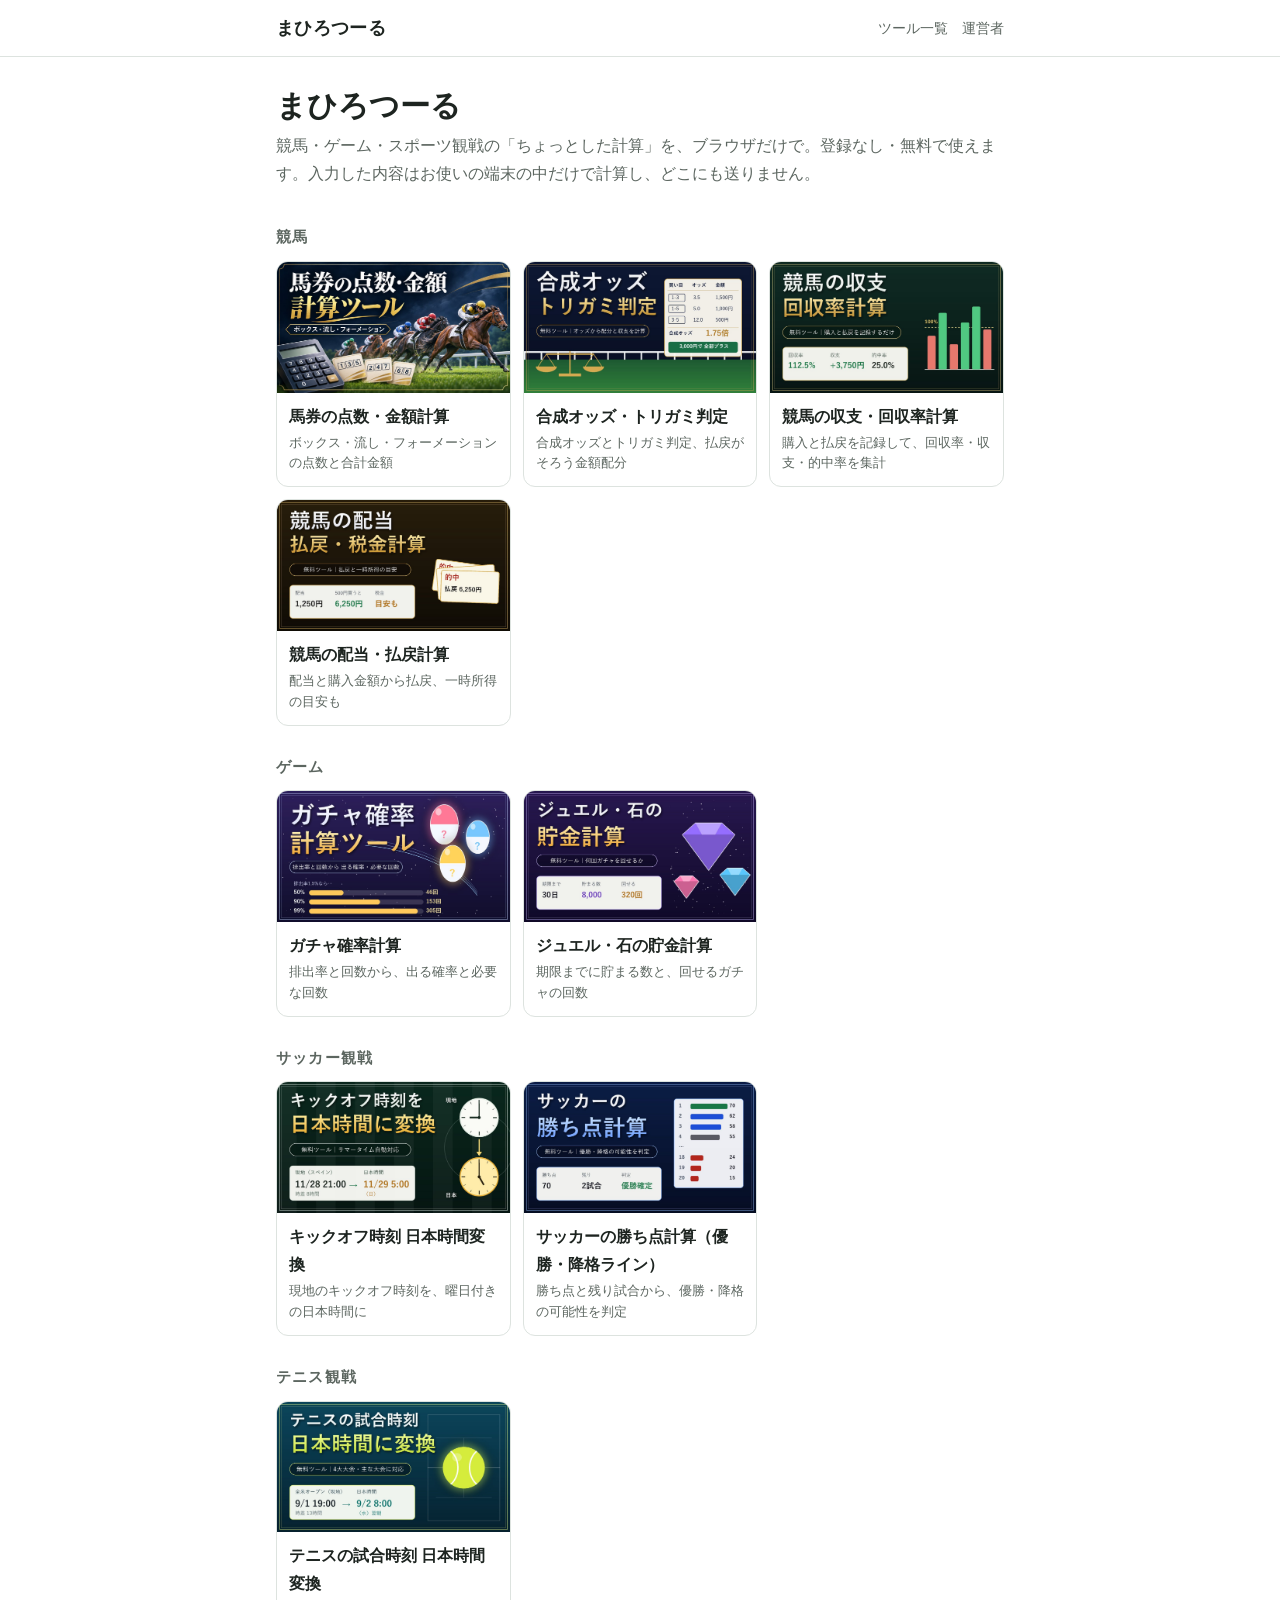
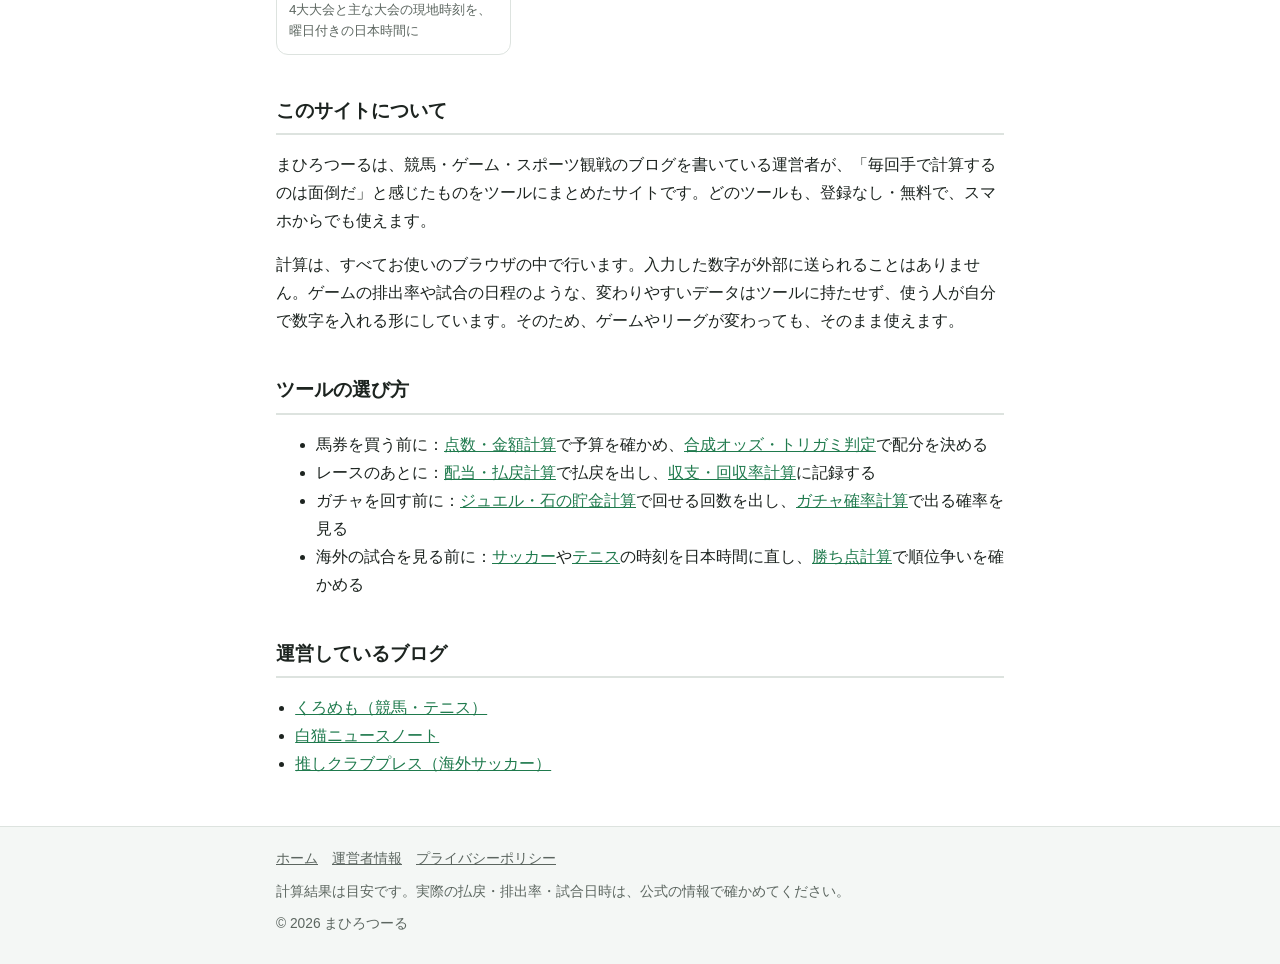
==== commit 504a2c2d: "説明文の追加、ツールどうしの案内、サイト紹介と運営方針" ====
--- a/index.html
+++ b/index.html
@@ -1 +1 @@
-<!doctype html><html lang="ja"><head><meta charset="utf-8"><meta name="viewport" content="width=device-width,initial-scale=1"><title>まひろつーる</title><meta name="description" content="競馬・ゲーム・スポーツ観戦の「ちょっとした計算」を、ブラウザだけで。登録なし・無料の計算ツール集です。"><link rel="canonical" href="https://mahiro13th.github.io/tools/"><meta property="og:title" content="まひろつーる"><meta property="og:description" content="競馬・ゲーム・スポーツ観戦の「ちょっとした計算」を、ブラウザだけで。登録なし・無料の計算ツール集です。"><meta property="og:url" content="https://mahiro13th.github.io/tools/"><meta property="og:site_name" content="まひろつーる"><meta property="og:type" content="website"><meta name="twitter:card" content="summary_large_image"><meta property="og:image" content="https://mahiro13th.github.io/tools/img/bakken-tensu.jpg"><link rel="stylesheet" href="./style.css"><link rel="icon" href="./favicon.svg" type="image/svg+xml"><script type="application/ld+json">{"@context": "https://schema.org", "@type": "WebSite", "name": "まひろつーる", "url": "https://mahiro13th.github.io/tools/", "inLanguage": "ja"}</script></head><body><header class="site"><div class="wrap"><a class="logo" href="./">まひろつーる</a><nav><a href="./#tools">ツール一覧</a><a href="./about/">運営者</a></nav></div></header><main class="wrap"><section class="hero"><h1>まひろつーる</h1><p>競馬・ゲーム・スポーツ観戦の「ちょっとした計算」を、ブラウザだけで。登録なし・無料で使えます。入力した内容はお使いの端末の中だけで計算し、どこにも送りません。</p></section><div id="tools"><section class="group"><h2>競馬</h2><div class="cards"><a class="card" href="bakken-tensu/"><img src="img/bakken-tensu.jpg" alt="" width="1200" height="675" loading="lazy"><b>馬券の点数・金額計算</b><span>ボックス・流し・フォーメーションの点数と合計金額</span></a><a class="card" href="gousei-odds/"><img src="img/gousei-odds.jpg" alt="" width="1200" height="675" loading="lazy"><b>合成オッズ・トリガミ判定</b><span>合成オッズとトリガミ判定、払戻がそろう金額配分</span></a><a class="card" href="keiba-shushi/"><img src="img/keiba-shushi.jpg" alt="" width="1200" height="675" loading="lazy"><b>競馬の収支・回収率計算</b><span>購入と払戻を記録して、回収率・収支・的中率を集計</span></a><a class="card" href="keiba-haitou/"><img src="img/keiba-haitou.jpg" alt="" width="1200" height="675" loading="lazy"><b>競馬の配当・払戻計算</b><span>配当と購入金額から払戻、一時所得の目安も</span></a></div></section><section class="group"><h2>ゲーム</h2><div class="cards"><a class="card" href="gacha-kakuritsu/"><img src="img/gacha-kakuritsu.jpg" alt="" width="1200" height="675" loading="lazy"><b>ガチャ確率計算</b><span>排出率と回数から、出る確率と必要な回数</span></a><a class="card" href="jewel-chokin/"><img src="img/jewel-chokin.jpg" alt="" width="1200" height="675" loading="lazy"><b>ジュエル・石の貯金計算</b><span>期限までに貯まる数と、回せるガチャの回数</span></a></div></section><section class="group"><h2>サッカー観戦</h2><div class="cards"><a class="card" href="kickoff-jst/"><img src="img/kickoff-jst.jpg" alt="" width="1200" height="675" loading="lazy"><b>キックオフ時刻 日本時間変換</b><span>現地のキックオフ時刻を、曜日付きの日本時間に</span></a><a class="card" href="soccer-kachiten/"><img src="img/soccer-kachiten.jpg" alt="" width="1200" height="675" loading="lazy"><b>サッカーの勝ち点計算（優勝・降格ライン）</b><span>勝ち点と残り試合から、優勝・降格の可能性を判定</span></a></div></section><section class="group"><h2>テニス観戦</h2><div class="cards"><a class="card" href="tennis-jst/"><img src="img/tennis-jst.jpg" alt="" width="1200" height="675" loading="lazy"><b>テニスの試合時刻 日本時間変換</b><span>4大大会と主な大会の現地時刻を、曜日付きの日本時間に</span></a></div></section></div><h2>運営しているブログ</h2><ul class="blogs"><li><a href="https://kuromemo.blog.jp/">くろめも（競馬・テニス）</a></li><li><a href="https://whitechatnoir680yen.blog.jp/">白猫ニュースノート</a></li><li><a href="https://mahiro13th.com/">推しクラブプレス（海外サッカー）</a></li></ul></main><footer class="site"><div class="wrap"><a href="./">ホーム</a><a href="./about/">運営者情報</a><a href="./privacy/">プライバシーポリシー</a><p>計算結果は目安です。実際の払戻・排出率・試合日時は、公式の情報で確かめてください。</p><p>© 2026 まひろつーる</p></div></footer></body></html>+<!doctype html><html lang="ja"><head><meta charset="utf-8"><meta name="viewport" content="width=device-width,initial-scale=1"><title>まひろつーる</title><meta name="description" content="競馬・ゲーム・スポーツ観戦の「ちょっとした計算」を、ブラウザだけで。登録なし・無料の計算ツール集です。"><link rel="canonical" href="https://mahirotools.com/"><meta property="og:title" content="まひろつーる"><meta property="og:description" content="競馬・ゲーム・スポーツ観戦の「ちょっとした計算」を、ブラウザだけで。登録なし・無料の計算ツール集です。"><meta property="og:url" content="https://mahirotools.com/"><meta property="og:site_name" content="まひろつーる"><meta property="og:type" content="website"><meta name="twitter:card" content="summary_large_image"><meta property="og:image" content="https://mahirotools.com/img/bakken-tensu.jpg"><link rel="stylesheet" href="./style.css"><link rel="icon" href="./favicon.svg" type="image/svg+xml"><script async src="https://pagead2.googlesyndication.com/pagead/js/adsbygoogle.js?client=ca-pub-7625080695161072" crossorigin="anonymous"></script><script type="application/ld+json">{"@context": "https://schema.org", "@type": "WebSite", "name": "まひろつーる", "url": "https://mahirotools.com/", "inLanguage": "ja"}</script></head><body><header class="site"><div class="wrap"><a class="logo" href="./">まひろつーる</a><nav><a href="./#tools">ツール一覧</a><a href="./about/">運営者</a></nav></div></header><main class="wrap"><section class="hero"><h1>まひろつーる</h1><p>競馬・ゲーム・スポーツ観戦の「ちょっとした計算」を、ブラウザだけで。登録なし・無料で使えます。入力した内容はお使いの端末の中だけで計算し、どこにも送りません。</p></section><div id="tools"><section class="group"><h2>競馬</h2><div class="cards"><a class="card" href="bakken-tensu/"><img src="img/bakken-tensu.jpg" alt="" width="1200" height="675" loading="lazy"><b>馬券の点数・金額計算</b><span>ボックス・流し・フォーメーションの点数と合計金額</span></a><a class="card" href="gousei-odds/"><img src="img/gousei-odds.jpg" alt="" width="1200" height="675" loading="lazy"><b>合成オッズ・トリガミ判定</b><span>合成オッズとトリガミ判定、払戻がそろう金額配分</span></a><a class="card" href="keiba-shushi/"><img src="img/keiba-shushi.jpg" alt="" width="1200" height="675" loading="lazy"><b>競馬の収支・回収率計算</b><span>購入と払戻を記録して、回収率・収支・的中率を集計</span></a><a class="card" href="keiba-haitou/"><img src="img/keiba-haitou.jpg" alt="" width="1200" height="675" loading="lazy"><b>競馬の配当・払戻計算</b><span>配当と購入金額から払戻、一時所得の目安も</span></a></div></section><section class="group"><h2>ゲーム</h2><div class="cards"><a class="card" href="gacha-kakuritsu/"><img src="img/gacha-kakuritsu.jpg" alt="" width="1200" height="675" loading="lazy"><b>ガチャ確率計算</b><span>排出率と回数から、出る確率と必要な回数</span></a><a class="card" href="jewel-chokin/"><img src="img/jewel-chokin.jpg" alt="" width="1200" height="675" loading="lazy"><b>ジュエル・石の貯金計算</b><span>期限までに貯まる数と、回せるガチャの回数</span></a></div></section><section class="group"><h2>サッカー観戦</h2><div class="cards"><a class="card" href="kickoff-jst/"><img src="img/kickoff-jst.jpg" alt="" width="1200" height="675" loading="lazy"><b>キックオフ時刻 日本時間変換</b><span>現地のキックオフ時刻を、曜日付きの日本時間に</span></a><a class="card" href="soccer-kachiten/"><img src="img/soccer-kachiten.jpg" alt="" width="1200" height="675" loading="lazy"><b>サッカーの勝ち点計算（優勝・降格ライン）</b><span>勝ち点と残り試合から、優勝・降格の可能性を判定</span></a></div></section><section class="group"><h2>テニス観戦</h2><div class="cards"><a class="card" href="tennis-jst/"><img src="img/tennis-jst.jpg" alt="" width="1200" height="675" loading="lazy"><b>テニスの試合時刻 日本時間変換</b><span>4大大会と主な大会の現地時刻を、曜日付きの日本時間に</span></a></div></section></div><h2>このサイトについて</h2><p>まひろつーるは、競馬・ゲーム・スポーツ観戦のブログを書いている運営者が、「毎回手で計算するのは面倒だ」と感じたものをツールにまとめたサイトです。どのツールも、登録なし・無料で、スマホからでも使えます。</p><p>計算は、すべてお使いのブラウザの中で行います。入力した数字が外部に送られることはありません。ゲームの排出率や試合の日程のような、変わりやすいデータはツールに持たせず、使う人が自分で数字を入れる形にしています。そのため、ゲームやリーグが変わっても、そのまま使えます。</p><h2>ツールの選び方</h2><ul><li>馬券を買う前に：<a href="bakken-tensu/">点数・金額計算</a>で予算を確かめ、<a href="gousei-odds/">合成オッズ・トリガミ判定</a>で配分を決める</li><li>レースのあとに：<a href="keiba-haitou/">配当・払戻計算</a>で払戻を出し、<a href="keiba-shushi/">収支・回収率計算</a>に記録する</li><li>ガチャを回す前に：<a href="jewel-chokin/">ジュエル・石の貯金計算</a>で回せる回数を出し、<a href="gacha-kakuritsu/">ガチャ確率計算</a>で出る確率を見る</li><li>海外の試合を見る前に：<a href="kickoff-jst/">サッカー</a>や<a href="tennis-jst/">テニス</a>の時刻を日本時間に直し、<a href="soccer-kachiten/">勝ち点計算</a>で順位争いを確かめる</li></ul><h2>運営しているブログ</h2><ul class="blogs"><li><a href="https://kuromemo.blog.jp/">くろめも（競馬・テニス）</a></li><li><a href="https://whitechatnoir680yen.blog.jp/">白猫ニュースノート</a></li><li><a href="https://mahiro13th.com/">推しクラブプレス（海外サッカー）</a></li></ul></main><footer class="site"><div class="wrap"><a href="./">ホーム</a><a href="./about/">運営者情報</a><a href="./privacy/">プライバシーポリシー</a><p>計算結果は目安です。実際の払戻・排出率・試合日時は、公式の情報で確かめてください。</p><p>© 2026 まひろつーる</p></div></footer></body></html>
